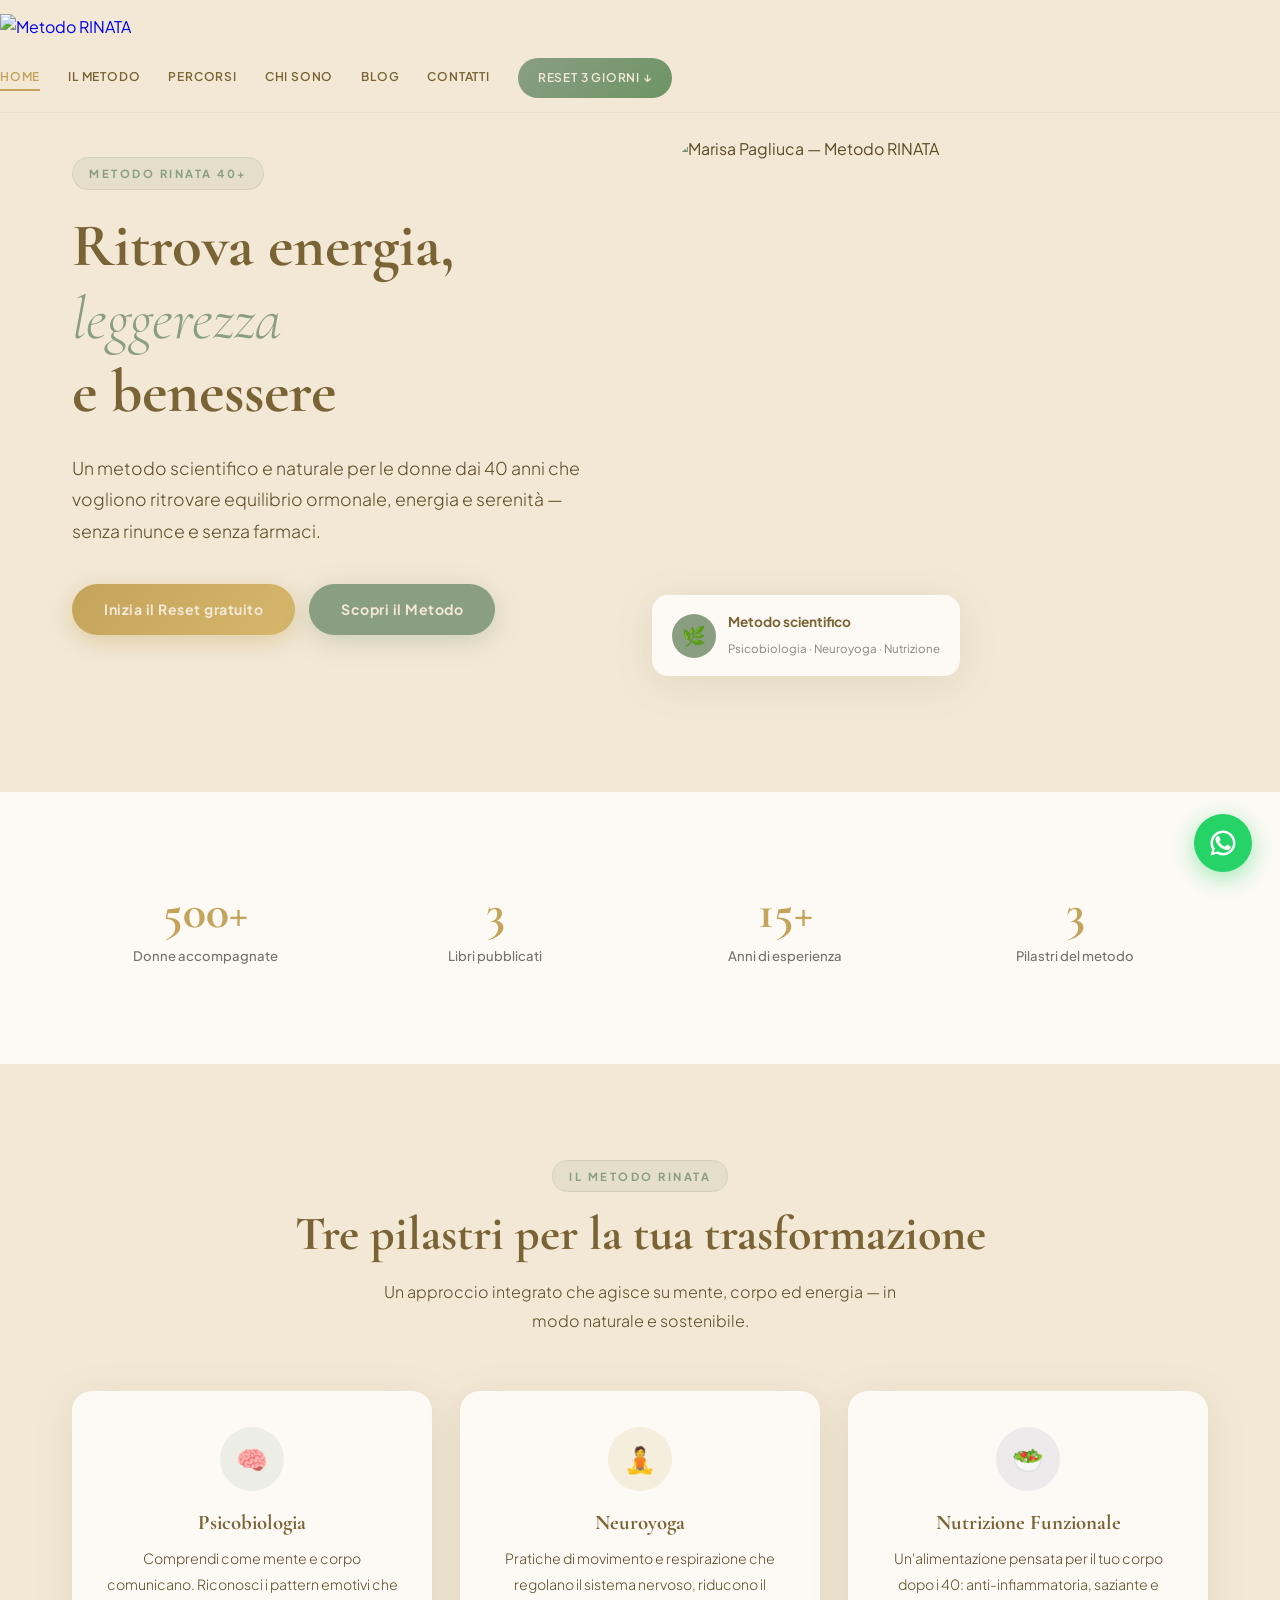
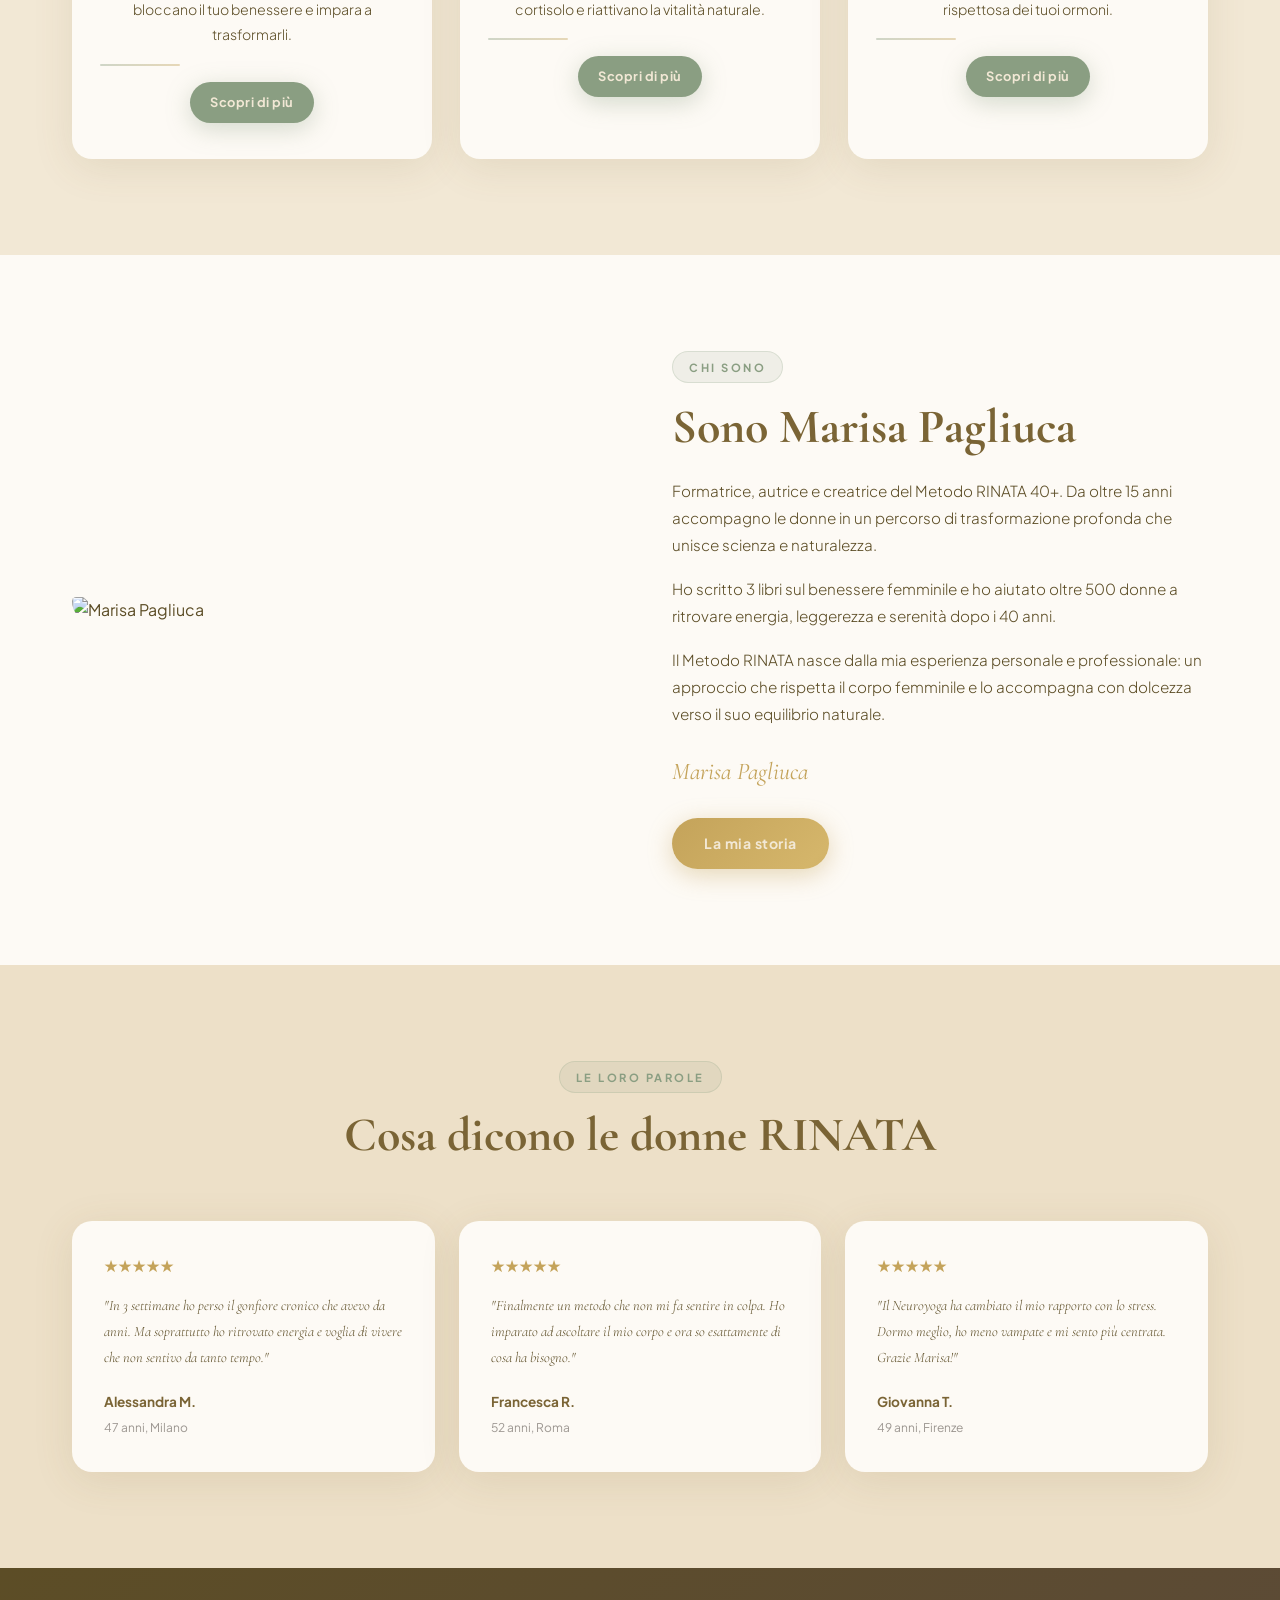
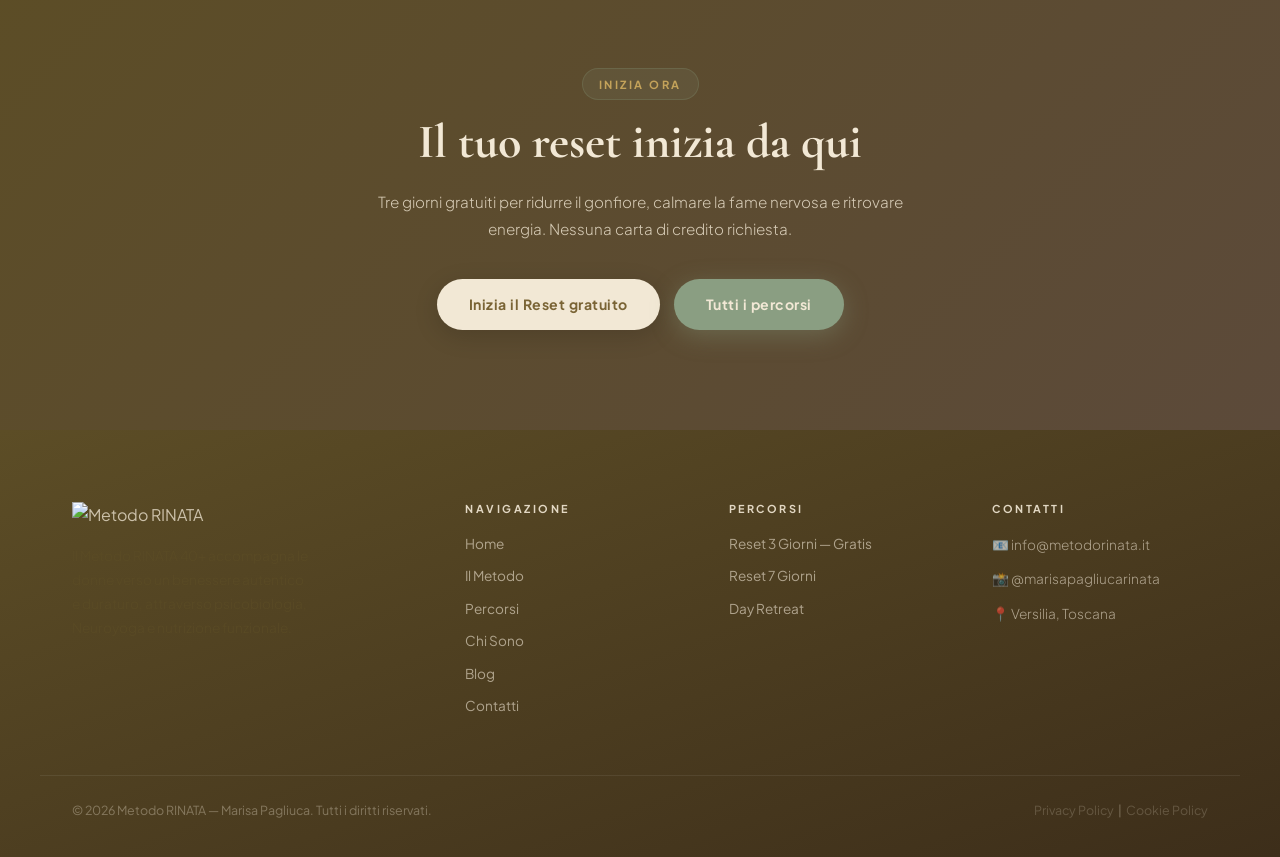
==== sito/index.html @ 22bbabf0 "Aggiunge sito completo Metodo RINATA 40+ 6 pagine HTML (index, il-metodo, percorsi, chi-sono, blog, " ====
<!DOCTYPE html>
<html lang="it">
<head>
  <meta charset="UTF-8">
  <meta name="viewport" content="width=device-width, initial-scale=1.0">
  <title>Metodo RINATA 40+ — Ritrova energia, leggerezza e benessere</title>
  <meta name="description" content="Il Metodo RINATA aiuta le donne dai 40 anni a ritrovare energia, leggerezza e equilibrio ormonale in modo naturale, attraverso psicobiologia, Neuroyoga e nutrizione funzionale.">
  <link rel="stylesheet" href="css/style.css">
  <style>
    /* HERO HOMEPAGE */
    .hero-home {
      min-height: 88vh;
      display: flex;
      align-items: center;
      background: var(--crema);
      padding: 80px 40px;
    }
    .hero-home .container { width: 100%; }
    .hero-home .hero-grid {
      display: grid;
      grid-template-columns: 1fr 1fr;
      gap: 64px;
      align-items: center;
    }
    .hero-home .hero-text .tag { margin-bottom: 20px; }
    .hero-home .hero-text h1 { margin-bottom: 24px; }
    .hero-home .hero-text .lead {
      font-size: 1.1rem;
      font-weight: 300;
      color: var(--testo);
      margin-bottom: 36px;
      line-height: 1.8;
    }
    .hero-home .hero-btns { justify-content: flex-start; }
    .hero-home .hero-img {
      position: relative;
    }
    .hero-home .hero-img .img-placeholder {
      min-height: 520px;
      border-radius: 40px 8px 40px 8px;
    }
    .hero-badge {
      position: absolute;
      bottom: -20px;
      left: -20px;
      background: var(--bianco);
      border-radius: 16px;
      padding: 16px 20px;
      box-shadow: var(--shadow);
      display: flex;
      align-items: center;
      gap: 12px;
    }
    .hero-badge .badge-icon {
      width: 44px;
      height: 44px;
      background: var(--verde);
      border-radius: 50%;
      display: flex;
      align-items: center;
      justify-content: center;
      font-size: 1.2rem;
    }
    .hero-badge .badge-text strong {
      display: block;
      font-size: 0.85rem;
      font-weight: 700;
      color: var(--testo-light);
    }
    .hero-badge .badge-text span {
      font-size: 0.72rem;
      color: rgba(61,53,48,0.6);
    }

    /* NUMERI */
    .numeri-grid {
      display: grid;
      grid-template-columns: repeat(4, 1fr);
      gap: 24px;
      text-align: center;
    }
    .numero-item .numero {
      font-family: 'Cormorant Garamond', serif;
      font-size: 3rem;
      font-weight: 700;
      color: var(--oro);
      line-height: 1;
      margin-bottom: 8px;
    }
    .numero-item p {
      font-size: 0.82rem;
      font-weight: 500;
      color: rgba(61,53,48,0.7);
    }

    /* PILASTRI */
    .pilastro-card {
      background: var(--bianco);
      border-radius: var(--radius);
      padding: 36px 28px;
      box-shadow: var(--shadow);
      text-align: center;
      transition: transform 0.2s;
    }
    .pilastro-card:hover { transform: translateY(-4px); }
    .pilastro-icon {
      width: 64px;
      height: 64px;
      border-radius: 50%;
      display: flex;
      align-items: center;
      justify-content: center;
      margin: 0 auto 20px;
      font-size: 1.6rem;
    }
    .pilastro-card h3 { font-size: 1.3rem; margin-bottom: 10px; }
    .pilastro-card p { font-size: 0.88rem; }

    /* MARISA SECTION */
    .marisa-section .grid-2 { gap: 64px; }
    .marisa-text .tag { margin-bottom: 16px; }
    .marisa-text h2 { margin-bottom: 20px; }
    .marisa-text p { margin-bottom: 16px; }
    .marisa-text .firma {
      font-family: 'Cormorant Garamond', serif;
      font-size: 1.5rem;
      font-style: italic;
      color: var(--oro);
      margin-top: 24px;
    }
    .marisa-img .img-placeholder { min-height: 480px; border-radius: 8px 40px 8px 40px; }

    /* TESTIMONIANZE */
    .testi-grid {
      display: grid;
      grid-template-columns: repeat(3, 1fr);
      gap: 24px;
    }
    .testi-card {
      background: var(--bianco);
      border-radius: var(--radius);
      padding: 32px;
      box-shadow: var(--shadow);
    }
    .testi-stars { color: var(--oro); font-size: 1rem; margin-bottom: 14px; }
    .testi-card blockquote {
      font-size: 0.9rem;
      font-weight: 300;
      line-height: 1.8;
      color: var(--testo);
      margin-bottom: 20px;
      font-style: italic;
    }
    .testi-autore strong {
      display: block;
      font-size: 0.85rem;
      font-weight: 700;
      color: var(--testo-light);
    }
    .testi-autore span { font-size: 0.75rem; color: rgba(61,53,48,0.5); }

    /* CTA FINALE */
    .cta-home {
      background: linear-gradient(135deg, var(--testo) 0%, #5c4a3a 100%);
      text-align: center;
      padding: 100px 40px;
    }
    .cta-home .tag { color: var(--oro); }
    .cta-home h2 { color: var(--oro-light); margin-bottom: 16px; }
    .cta-home p { color: rgba(242,232,213,0.8); max-width: 560px; margin: 0 auto 36px; }

    @media (max-width: 768px) {
      .hero-home { min-height: auto; padding: 60px 20px; }
      .hero-home .hero-grid { grid-template-columns: 1fr; gap: 40px; }
      .hero-home .hero-img { order: -1; }
      .hero-home .hero-img .img-placeholder { min-height: 300px; }
      .hero-badge { display: none; }
      .numeri-grid { grid-template-columns: repeat(2, 1fr); }
      .testi-grid { grid-template-columns: 1fr; }
      .cta-home { padding: 70px 20px; }
    }
  </style>

  <!-- Open Graph / Social Sharing -->
  <meta property="og:type" content="website">
  <meta property="og:url" content="https://www.metodorinata.it/">
  <meta property="og:title" content="Metodo RINATA | Benessere femminile per donne over 40">
  <meta property="og:description" content="Ritrova energia, leggerezza e benessere dopo i 40. Marisa Pagliuca ti guida con il Metodo RINATA.">
  <meta property="og:image" content="https://www.metodorinata.it/img/marisa-homepage.jpg">
  <meta property="og:locale" content="it_IT">
  <meta property="og:site_name" content="Metodo RINATA">
  <!-- Twitter Card -->
  <meta name="twitter:card" content="summary_large_image">
  <meta name="twitter:title" content="Metodo RINATA | Benessere femminile per donne over 40">
  <meta name="twitter:description" content="Ritrova energia, leggerezza e benessere dopo i 40. Marisa Pagliuca ti guida con il Metodo RINATA.">
  <meta name="twitter:image" content="https://www.metodorinata.it/img/marisa-homepage.jpg">
</head>
<body>

<!-- HEADER -->
<header class="site-header">
  <a href="index.html" class="site-logo">
    <img src="img/logo-rinata.png" alt="Metodo RINATA">
  </a>
  <nav class="site-nav">
    <a href="index.html" class="active">Home</a>
    <a href="il-metodo.html">Il Metodo</a>
    <a href="percorsi.html">Percorsi</a>
    <a href="chi-sono.html">Chi Sono</a>
    <a href="blog.html">Blog</a>
    <a href="contatti.html">Contatti</a>
    <a href="percorsi.html#reset" class="btn-nav">Reset 3 Giorni ↓</a>
  </nav>
  <button class="hamburger" aria-label="Menu">
    <span></span><span></span><span></span>
  </button>
</header>

<!-- MENU MOBILE -->
<nav class="mobile-menu">
  <a href="index.html">Home</a>
  <a href="il-metodo.html">Il Metodo</a>
  <a href="percorsi.html">Percorsi</a>
  <a href="chi-sono.html">Chi Sono</a>
  <a href="blog.html">Blog</a>
  <a href="contatti.html">Contatti</a>
  <a href="percorsi.html#reset" class="btn-nav-mobile">Reset 3 Giorni — Gratis</a>
</nav>

<!-- HERO -->
<section class="hero-home">
  <div class="container">
    <div class="hero-grid">
      <div class="hero-text">
        <span class="tag">Metodo RINATA 40+</span>
        <h1>Ritrova energia,<br><em>leggerezza</em><br>e benessere</h1>
        <p class="lead">Un metodo scientifico e naturale per le donne dai 40 anni che vogliono ritrovare equilibrio ormonale, energia e serenità — senza rinunce e senza farmaci.</p>
        <div class="hero-btns">
          <a href="percorsi.html#reset" class="btn btn-primary">Inizia il Reset gratuito</a>
          <a href="il-metodo.html" class="btn btn-secondary">Scopri il Metodo</a>
        </div>
      </div>
      <div class="hero-img">
        <img src="img/marisa-homepage.jpg" alt="Marisa Pagliuca — Metodo RINATA" style="width:100%;min-height:520px;object-fit:cover;border-radius:40px 8px 40px 8px;">
        <div class="hero-badge">
          <div class="badge-icon">🌿</div>
          <div class="badge-text">
            <strong>Metodo scientifico</strong>
            <span>Psicobiologia · Neuroyoga · Nutrizione</span>
          </div>
        </div>
      </div>
    </div>
  </div>
</section>

<!-- NUMERI -->
<section class="section section-white">
  <div class="container">
    <div class="numeri-grid">
      <div class="numero-item">
        <div class="numero">500+</div>
        <p>Donne accompagnate</p>
      </div>
      <div class="numero-item">
        <div class="numero">3</div>
        <p>Libri pubblicati</p>
      </div>
      <div class="numero-item">
        <div class="numero">15+</div>
        <p>Anni di esperienza</p>
      </div>
      <div class="numero-item">
        <div class="numero">3</div>
        <p>Pilastri del metodo</p>
      </div>
    </div>
  </div>
</section>

<!-- I 3 PILASTRI -->
<section class="section section-crema">
  <div class="container">
    <div class="section-header">
      <span class="tag">Il Metodo RINATA</span>
      <h2>Tre pilastri per la tua trasformazione</h2>
      <p>Un approccio integrato che agisce su mente, corpo ed energia — in modo naturale e sostenibile.</p>
    </div>
    <div class="grid-3">
      <div class="pilastro-card">
        <div class="pilastro-icon" style="background:rgba(138,158,130,0.15);">🧠</div>
        <h3>Psicobiologia</h3>
        <p>Comprendi come mente e corpo comunicano. Riconosci i pattern emotivi che bloccano il tuo benessere e impara a trasformarli.</p>
        <div class="divider" style="margin:16px 0;"></div>
        <a href="il-metodo.html" class="btn btn-secondary" style="font-size:0.8rem;padding:10px 20px;">Scopri di più</a>
      </div>
      <div class="pilastro-card">
        <div class="pilastro-icon" style="background:rgba(184,145,42,0.12);">🧘</div>
        <h3>Neuroyoga</h3>
        <p>Pratiche di movimento e respirazione che regolano il sistema nervoso, riducono il cortisolo e riattivano la vitalità naturale.</p>
        <div class="divider" style="margin:16px 0;"></div>
        <a href="il-metodo.html" class="btn btn-secondary" style="font-size:0.8rem;padding:10px 20px;">Scopri di più</a>
      </div>
      <div class="pilastro-card">
        <div class="pilastro-icon" style="background:rgba(155,139,176,0.15);">🥗</div>
        <h3>Nutrizione Funzionale</h3>
        <p>Un'alimentazione pensata per il tuo corpo dopo i 40: anti-infiammatoria, saziante e rispettosa dei tuoi ormoni.</p>
        <div class="divider" style="margin:16px 0;"></div>
        <a href="il-metodo.html" class="btn btn-secondary" style="font-size:0.8rem;padding:10px 20px;">Scopri di più</a>
      </div>
    </div>
  </div>
</section>

<!-- CHI È MARISA -->
<section class="section section-white marisa-section">
  <div class="container">
    <div class="grid-2">
      <div class="marisa-img">
        <img src="img/marisa-homepage1.jpg" alt="Marisa Pagliuca" style="width:100%;object-fit:cover;border-radius:8px 40px 8px 40px;">
      </div>
      <div class="marisa-text">
        <span class="tag">Chi sono</span>
        <h2>Sono Marisa Pagliuca</h2>
        <p>Formatrice, autrice e creatrice del Metodo RINATA 40+. Da oltre 15 anni accompagno le donne in un percorso di trasformazione profonda che unisce scienza e naturalezza.</p>
        <p>Ho scritto 3 libri sul benessere femminile e ho aiutato oltre 500 donne a ritrovare energia, leggerezza e serenità dopo i 40 anni.</p>
        <p>Il Metodo RINATA nasce dalla mia esperienza personale e professionale: un approccio che rispetta il corpo femminile e lo accompagna con dolcezza verso il suo equilibrio naturale.</p>
        <div class="firma">Marisa Pagliuca</div>
        <br>
        <a href="chi-sono.html" class="btn btn-primary">La mia storia</a>
      </div>
    </div>
  </div>
</section>

<!-- TESTIMONIANZE -->
<section class="section section-oro">
  <div class="container">
    <div class="section-header">
      <span class="tag">Le loro parole</span>
      <h2>Cosa dicono le donne RINATA</h2>
    </div>
    <div class="testi-grid">
      <div class="testi-card">
        <div class="testi-stars">★★★★★</div>
        <blockquote>"In 3 settimane ho perso il gonfiore cronico che avevo da anni. Ma soprattutto ho ritrovato energia e voglia di vivere che non sentivo da tanto tempo."</blockquote>
        <div class="testi-autore">
          <strong>Alessandra M.</strong>
          <span>47 anni, Milano</span>
        </div>
      </div>
      <div class="testi-card">
        <div class="testi-stars">★★★★★</div>
        <blockquote>"Finalmente un metodo che non mi fa sentire in colpa. Ho imparato ad ascoltare il mio corpo e ora so esattamente di cosa ha bisogno."</blockquote>
        <div class="testi-autore">
          <strong>Francesca R.</strong>
          <span>52 anni, Roma</span>
        </div>
      </div>
      <div class="testi-card">
        <div class="testi-stars">★★★★★</div>
        <blockquote>"Il Neuroyoga ha cambiato il mio rapporto con lo stress. Dormo meglio, ho meno vampate e mi sento più centrata. Grazie Marisa!"</blockquote>
        <div class="testi-autore">
          <strong>Giovanna T.</strong>
          <span>49 anni, Firenze</span>
        </div>
      </div>
    </div>
  </div>
</section>

<!-- CTA FINALE -->
<section class="cta-home">
  <div class="container-sm">
    <span class="tag">Inizia ora</span>
    <h2>Il tuo reset inizia da qui</h2>
    <p>Tre giorni gratuiti per ridurre il gonfiore, calmare la fame nervosa e ritrovare energia. Nessuna carta di credito richiesta.</p>
    <div class="hero-btns" style="justify-content:center;">
      <a href="https://mentecorpoenergia.it/rinata-reset-3-giorni/" target="_blank" class="btn btn-white">Inizia il Reset gratuito</a>
      <a href="percorsi.html" class="btn btn-secondary" style="color:var(--oro-light);border-color:var(--oro-light);">Tutti i percorsi</a>
    </div>
  </div>
</section>

<!-- FOOTER -->
<footer class="site-footer">
  <div class="footer-inner">
    <div class="footer-brand">
      <img src="img/logo-rinata.png" alt="Metodo RINATA" class="footer-logo">
      <p>Il Metodo RINATA 40+ accompagna le donne verso un benessere autentico e duraturo, attraverso psicobiologia, Neuroyoga e nutrizione funzionale.</p>
    </div>
    <div class="footer-col">
      <h4>Navigazione</h4>
      <a href="index.html">Home</a>
      <a href="il-metodo.html">Il Metodo</a>
      <a href="percorsi.html">Percorsi</a>
      <a href="chi-sono.html">Chi Sono</a>
      <a href="blog.html">Blog</a>
      <a href="contatti.html">Contatti</a>
    </div>
    <div class="footer-col">
      <h4>Percorsi</h4>
      <a href="percorsi.html#reset">Reset 3 Giorni — Gratis</a>
      <a href="percorsi.html#reset7">Reset 7 Giorni</a>
      <a href="percorsi.html#retreat">Day Retreat</a>
    </div>
    <div class="footer-col">
      <h4>Contatti</h4>
      <p>📧 <a href="mailto:info@metodorinata.it">info@metodorinata.it</a></p>
      <p>📸 <a href="https://www.instagram.com/marisapagliucarinata" target="_blank">@marisapagliucarinata</a></p>
      <p>📍 Versilia, Toscana</p>
    </div>
  </div>
  <div class="footer-bottom">
    <span>© 2026 Metodo RINATA — Marisa Pagliuca. Tutti i diritti riservati.</span>
    <span>
      <a href="privacy.html">Privacy Policy</a> &nbsp;|&nbsp;
      <a href="cookie.html">Cookie Policy</a>
    </span>
  </div>
</footer>

<script src="js/main.js"></script>

  <!-- WhatsApp Float Button -->
  <a href="https://wa.me/39INSERISCI_NUMERO?text=Ciao%20Marisa%2C%20ho%20visitato%20il%20tuo%20sito%20e%20vorrei%20saperne%20di%20pi%C3%B9%20sul%20Metodo%20RINATA." class="whatsapp-float" target="_blank" rel="noopener noreferrer" aria-label="Scrivimi su WhatsApp">
    <svg viewBox="0 0 24 24" xmlns="http://www.w3.org/2000/svg">
      <path d="M17.472 14.382c-.297-.149-1.758-.867-2.03-.967-.273-.099-.471-.148-.67.15-.197.297-.767.966-.94 1.164-.173.199-.347.223-.644.075-.297-.15-1.255-.463-2.39-1.475-.883-.788-1.48-1.761-1.653-2.059-.173-.297-.018-.458.13-.606.134-.133.298-.347.446-.52.149-.174.198-.298.298-.497.099-.198.05-.371-.025-.52-.075-.149-.669-1.612-.916-2.207-.242-.579-.487-.5-.669-.51-.173-.008-.371-.01-.57-.01-.198 0-.52.074-.792.372-.272.297-1.04 1.016-1.04 2.479 0 1.462 1.065 2.875 1.213 3.074.149.198 2.096 3.2 5.077 4.487.709.306 1.262.489 1.694.625.712.227 1.36.195 1.871.118.571-.085 1.758-.719 2.006-1.413.248-.694.248-1.289.173-1.413-.074-.124-.272-.198-.57-.347z"/>
      <path d="M11.999 2C6.477 2 2 6.477 2 12c0 1.89.525 3.66 1.438 5.168L2.013 22l4.975-1.302A9.956 9.956 0 0011.999 22c5.523 0 10-4.477 10-10S17.522 2 11.999 2zm0 18a7.946 7.946 0 01-4.05-1.107l-.29-.173-3.012.789.804-2.936-.19-.302A7.952 7.952 0 014 12c0-4.411 3.589-8 8-8s8 3.589 8 8-3.589 8-8 8z"/>
    </svg>
  </a>
</body>
</html>
---- sito/css/style.css ----
/* ============================================================
   METODO RINATA 40+ — Sistema Design Completo
   Versione: 2.0 WOW Edition
   ============================================================ */

/* ---- GOOGLE FONTS ---- */
@import url('https://fonts.googleapis.com/css2?family=Cormorant+Garamond:ital,wght@0,300;0,400;0,600;0,700;1,300;1,400;1,600&family=Plus+Jakarta+Sans:wght@300;400;500;600;700&display=swap');

/* ---- CSS CUSTOM PROPERTIES ---- */
:root {
  /* Palette principale */
  --crema:        #F2E8D5;
  --crema-alt:    #EDE0C8;
  --bianco:       #FDFAF5;
  --testo:        #5C4D26;
  --testo-light:  #7A6435;
  --oro:          #C4A35A;
  --oro-light:    #F2E8D5;
  --oro-luminoso: #D4B56A;
  --verde:        #8A9E82;
  --verde-scuro:  #6D9465;
  --viola:        #9B8BB0;
  --viola-scuro:  #8A79A0;

  /* Layout */
  --max-width:    1200px;
  --radius:       20px;
  --radius-lg:    32px;

  /* Shadows */
  --shadow:       0 8px 40px rgba(122,100,53,0.12);
  --shadow-lg:    0 24px 64px rgba(122,100,53,0.16);
  --shadow-hover: 0 20px 56px rgba(122,100,53,0.20);

  /* Transitions */
  --ease:         cubic-bezier(0.22, 1, 0.36, 1);
  --dur:          0.35s;
}

/* ============================================================
   RESET & BASE
   ============================================================ */
*, *::before, *::after {
  margin: 0; padding: 0; box-sizing: border-box;
}

html {
  scroll-behavior: smooth;
  font-size: 16px;
}

body {
  font-family: 'Plus Jakarta Sans', sans-serif;
  background-color: var(--crema);
  color: var(--testo);
  line-height: 1.65;
  overflow-x: hidden;
  -webkit-font-smoothing: antialiased;
}

img { max-width: 100%; height: auto; display: block; }

a { text-decoration: none; transition: color var(--dur) ease; }

ul, ol { list-style: none; }

h1, h2, h3, h4, h5 {
  font-family: 'Cormorant Garamond', serif;
  color: var(--testo-light);
  line-height: 1.2;
  font-weight: 700;
}

h1 { font-size: clamp(2.4rem, 5vw, 3.8rem); }
h2 { font-size: clamp(1.9rem, 4vw, 3rem); }
h3 { font-size: clamp(1.4rem, 3vw, 1.9rem); }
h4 { font-size: 1.1rem; }

h1 em, h2 em, h3 em {
  font-style: italic; font-weight: 300; color: var(--verde);
}

p { font-size: 0.95rem; font-weight: 300; line-height: 1.8; color: var(--testo); }

/* ============================================================
   PROGRESS BAR
   ============================================================ */
#progress-bar {
  position: fixed; top: 0; left: 0; height: 3px; z-index: 9999; width: 0%;
  background: linear-gradient(90deg, var(--verde), var(--oro), var(--viola));
  transition: width 0.1s linear;
  pointer-events: none;
}

/* ============================================================
   LAYOUT UTILS
   ============================================================ */
.container {
  max-width: var(--max-width); margin: 0 auto; padding: 0 32px;
  width: 100%;
}

.container-sm {
  max-width: 760px; margin: 0 auto; padding: 0 32px;
  width: 100%;
}

.grid-2 {
  display: grid; grid-template-columns: 1fr 1fr; gap: 56px;
  align-items: center;
}

.grid-3 {
  display: grid; grid-template-columns: repeat(3, 1fr); gap: 28px;
}

.section {
  padding: 96px 0;
}

.section-white  { background-color: var(--bianco); }
.section-crema  { background-color: var(--crema); }
.section-oro    { background-color: var(--crema-alt); }
.section-testo  { background: linear-gradient(160deg, var(--testo) 0%, #4a3d1e 100%); }
.section-verde  { background: linear-gradient(160deg, var(--verde) 0%, var(--verde-scuro) 100%); }
.section-viola  { background: linear-gradient(160deg, var(--viola) 0%, var(--viola-scuro) 100%); }

.section-header {
  text-align: center; margin-bottom: 56px;
}
.section-header h2 { margin-bottom: 14px; }
.section-header p { font-size: 1rem; max-width: 560px; margin: 0 auto; }

/* ============================================================
   DIVIDER
   ============================================================ */
.divider {
  width: 80px; height: 2px; margin: 0 auto;
  background: linear-gradient(90deg, var(--verde), var(--oro));
  border-radius: 2px; opacity: 0.4;
}

/* Wave divider */
.wave {
  line-height: 0; overflow: hidden;
}
.wave svg { display: block; width: 100%; }

/* ============================================================
   ANIMATIONS
   ============================================================ */
@keyframes fadeUp {
  from { opacity: 0; transform: translateY(36px); }
  to   { opacity: 1; transform: translateY(0); }
}

@keyframes fadeIn {
  from { opacity: 0; }
  to   { opacity: 1; }
}

@keyframes floatUp {
  0%, 100% { transform: translateY(0); }
  50%       { transform: translateY(-12px); }
}

@keyframes rotateOrbit {
  from { transform: rotate(0deg); }
  to   { transform: rotate(360deg); }
}

@keyframes pulseGlow {
  0%, 100% { box-shadow: 0 0 0 0 rgba(196,163,90,0.4); }
  50%       { box-shadow: 0 0 0 14px rgba(196,163,90,0); }
}

@keyframes shimmerGold {
  0%   { background-position: -200% center; }
  100% { background-position:  200% center; }
}

@keyframes countUp {
  from { opacity: 0; transform: translateY(20px); }
  to   { opacity: 1; transform: translateY(0); }
}

/* Scroll reveal */
.reveal {
  opacity: 0;
  transform: translateY(44px);
  transition: opacity 0.8s var(--ease), transform 0.8s var(--ease);
}
.reveal.visible { opacity: 1; transform: translateY(0); }

.reveal-left {
  opacity: 0; transform: translateX(-56px);
  transition: opacity 0.8s var(--ease), transform 0.8s var(--ease);
}
.reveal-right {
  opacity: 0; transform: translateX(56px);
  transition: opacity 0.8s var(--ease), transform 0.8s var(--ease);
}
.reveal-left.visible, .reveal-right.visible { opacity: 1; transform: translateX(0); }

.reveal-scale {
  opacity: 0; transform: scale(0.92);
  transition: opacity 0.7s var(--ease), transform 0.7s var(--ease);
}
.reveal-scale.visible { opacity: 1; transform: scale(1); }

.stagger-1 { transition-delay: 0.08s; }
.stagger-2 { transition-delay: 0.16s; }
.stagger-3 { transition-delay: 0.24s; }
.stagger-4 { transition-delay: 0.32s; }
.stagger-5 { transition-delay: 0.40s; }

/* ============================================================
   TAG / BADGE
   ============================================================ */
.tag {
  display: inline-block;
  font-size: 0.7rem; font-weight: 700;
  letter-spacing: 2.5px; text-transform: uppercase;
  color: var(--verde); margin-bottom: 14px;
  background: rgba(138,158,130,0.12);
  border: 1px solid rgba(138,158,130,0.22);
  padding: 6px 16px; border-radius: 20px;
}

/* ============================================================
   BUTTONS
   ============================================================ */
.btn {
  display: inline-flex; align-items: center; justify-content: center;
  padding: 14px 32px; border-radius: 50px;
  font-family: 'Plus Jakarta Sans', sans-serif;
  font-weight: 700; font-size: 0.88rem; letter-spacing: 0.5px;
  border: none; cursor: pointer;
  text-decoration: none; transition: all var(--dur) var(--ease);
  position: relative; overflow: hidden;
  white-space: nowrap;
}

.btn::after {
  content: ''; position: absolute; inset: 0;
  background: rgba(255,255,255,0);
  transition: background 0.3s;
}
.btn:hover::after { background: rgba(255,255,255,0.12); }

.btn-primary {
  background: linear-gradient(135deg, var(--oro) 0%, var(--oro-luminoso) 50%, var(--oro) 100%);
  background-size: 200% auto;
  color: var(--crema);
  box-shadow: 0 6px 24px rgba(196,163,90,0.4);
  animation: pulseGlow 3s ease-in-out infinite;
}
.btn-primary:hover {
  background-position: right center;
  transform: translateY(-3px);
  box-shadow: 0 12px 36px rgba(196,163,90,0.5);
  color: var(--crema);
  animation: none;
}

.btn-secondary {
  background: var(--verde);
  color: var(--crema);
  box-shadow: 0 6px 24px rgba(138,158,130,0.35);
}
.btn-secondary:hover {
  background: var(--verde-scuro);
  transform: translateY(-3px);
  box-shadow: 0 12px 36px rgba(138,158,130,0.45);
  color: var(--crema);
}

.btn-white {
  background: var(--crema);
  color: var(--testo-light);
  box-shadow: 0 6px 24px rgba(0,0,0,0.15);
}
.btn-white:hover { background: white; transform: translateY(-3px); color: var(--testo-light); }

.btn-outline {
  background: transparent;
  border: 2px solid rgba(122,100,53,0.3);
  color: var(--testo-light);
}
.btn-outline:hover { border-color: var(--testo-light); background: rgba(122,100,53,0.05); transform: translateY(-2px); color: var(--testo-light); }

.btn-viola {
  background: var(--viola);
  color: white;
  box-shadow: 0 6px 24px rgba(155,139,176,0.35);
}
.btn-viola:hover { background: var(--viola-scuro); transform: translateY(-3px); color: white; }

.hero-btns {
  display: flex; gap: 14px; flex-wrap: wrap; align-items: center;
}

/* ============================================================
   HEADER / NAVIGATION
   ============================================================ */
.site-header {
  position: fixed; top: 0; left: 0; right: 0;
  z-index: 1000;
  background: rgba(242,232,213,0.94);
  backdrop-filter: blur(16px); -webkit-backdrop-filter: blur(16px);
  border-bottom: 1px solid rgba(122,100,53,0.08);
  padding: 14px 0;
  transition: box-shadow 0.3s ease, background 0.3s ease, padding 0.3s ease;
}

.site-header.scrolled {
  box-shadow: 0 4px 28px rgba(122,100,53,0.12);
  background: rgba(242,232,213,0.98);
  padding: 10px 0;
}

.site-header .container {
  display: flex; justify-content: space-between; align-items: center;
}

/* Logo — immagine o testo di fallback */
.site-logo {
  display: flex; align-items: center;
  text-decoration: none;
}
.site-logo img {
  height: 44px; width: auto;
  transition: transform 0.3s ease;
}
.site-logo:hover img { transform: scale(1.04); }

/* Fallback testuale se img non carica */
.site-logo .logo-fallback {
  font-family: 'Cormorant Garamond', serif;
  font-size: 1.8rem; font-weight: 700; color: var(--testo-light);
  letter-spacing: 5px; text-transform: uppercase;
  display: none; /* mostra solo se img fallisce */
}

/* Nav desktop */
.site-nav {
  display: flex; align-items: center; gap: 28px;
}

.site-nav a {
  color: var(--testo-light);
  font-size: 0.75rem; font-weight: 600;
  text-transform: uppercase; letter-spacing: 0.8px;
  position: relative;
  padding-bottom: 2px;
}
.site-nav a::after {
  content: ''; position: absolute; bottom: -2px; left: 0; right: 0;
  height: 1.5px; background: var(--oro);
  transform: scaleX(0); transition: transform 0.3s ease;
  transform-origin: left;
}
.site-nav a:hover::after, .site-nav a.active::after { transform: scaleX(1); }
.site-nav a:hover, .site-nav a.active { color: var(--oro); }

.btn-nav {
  background: linear-gradient(135deg, var(--verde), var(--verde-scuro)) !important;
  color: var(--crema) !important;
  padding: 10px 20px !important; border-radius: 30px !important;
  font-size: 0.75rem !important;
  transition: all 0.3s ease !important;
}
.btn-nav::after { display: none !important; }
.btn-nav:hover { transform: translateY(-2px) !important; box-shadow: 0 6px 20px rgba(138,158,130,0.4) !important; color: var(--crema) !important; }

/* Hamburger */
.hamburger {
  display: none; background: none; border: none;
  cursor: pointer; padding: 6px; z-index: 1001; position: relative;
}
.hamburger span {
  display: block; width: 24px; height: 2px;
  background: var(--testo-light); margin: 5px 0;
  transition: all 0.3s ease;
}
.hamburger.open span:nth-child(1) { transform: rotate(45deg) translate(5px,5px); }
.hamburger.open span:nth-child(2) { opacity: 0; width: 0; }
.hamburger.open span:nth-child(3) { transform: rotate(-45deg) translate(5px,-5px); }

/* Mobile menu */
.mobile-menu {
  display: none;
  position: fixed; inset: 0;
  background: rgba(242,232,213,0.98);
  backdrop-filter: blur(24px); -webkit-backdrop-filter: blur(24px);
  z-index: 999; padding-top: 100px;
  flex-direction: column; align-items: center;
  gap: 28px; justify-content: center;
  transition: opacity 0.3s ease, transform 0.3s ease;
  opacity: 0; transform: translateY(-10px);
  pointer-events: none;
}
.mobile-menu.open {
  display: flex; opacity: 1; transform: translateY(0);
  pointer-events: all;
}
.mobile-menu a {
  font-size: 1.2rem; font-weight: 600; color: var(--testo-light);
  letter-spacing: 1px; text-transform: uppercase;
  padding: 6px 0; transition: color 0.2s;
}
.mobile-menu a:hover { color: var(--oro); }
.btn-nav-mobile {
  background: linear-gradient(135deg, var(--verde), var(--verde-scuro));
  color: var(--crema) !important; padding: 14px 32px !important;
  border-radius: 50px; font-size: 0.9rem !important;
  margin-top: 8px;
}

/* ============================================================
   HERO STANDARD (pagine interne)
   ============================================================ */
.hero {
  padding: 160px 0 88px; text-align: center; position: relative;
  overflow: hidden;
  background: linear-gradient(160deg, var(--crema-alt) 0%, var(--crema) 100%);
}

.hero::before {
  content: '';
  position: absolute; top: -100px; left: 50%; transform: translateX(-50%);
  width: 800px; height: 800px; border-radius: 50%;
  background: radial-gradient(circle, rgba(155,139,176,0.1) 0%, transparent 70%);
  pointer-events: none;
}

.hero .tag { margin-bottom: 20px; }

.hero h1 { margin-bottom: 20px; position: relative; z-index: 1; }
.hero .lead {
  font-size: 1.05rem; font-weight: 300; color: var(--testo);
  max-width: 600px; margin: 0 auto 36px;
  position: relative; z-index: 1; line-height: 1.8;
}
.hero .hero-btns { justify-content: center; }

/* ============================================================
   PLACEHOLDER IMMAGINE
   ============================================================ */
.img-placeholder {
  background: linear-gradient(135deg, var(--crema-alt) 0%, rgba(196,163,90,0.15) 50%, rgba(155,139,176,0.2) 100%);
  border-radius: var(--radius);
  display: flex; flex-direction: column;
  align-items: center; justify-content: center;
  min-height: 320px; gap: 10px;
  border: 1px solid rgba(122,100,53,0.1);
  color: rgba(122,100,53,0.35);
  font-size: 0.72rem; font-weight: 600; text-transform: uppercase; letter-spacing: 1px;
  position: relative; overflow: hidden;
}
.img-placeholder::before {
  content: ''; position: absolute; inset: 0;
  background: linear-gradient(45deg, transparent 40%, rgba(255,255,255,0.1) 50%, transparent 60%);
  background-size: 200% 200%;
  animation: shimmerGold 3s ease-in-out infinite;
}
.img-placeholder .ph-icon { font-size: 3rem; opacity: 0.3; }

/* ============================================================
   CARD BASE
   ============================================================ */
.card {
  background: var(--bianco);
  border-radius: var(--radius-lg);
  box-shadow: var(--shadow);
  transition: transform var(--dur) var(--ease), box-shadow var(--dur) var(--ease);
  overflow: hidden;
}
.card:hover { transform: translateY(-8px); box-shadow: var(--shadow-hover); }

/* ============================================================
   FOOTER
   ============================================================ */
.site-footer {
  background: linear-gradient(160deg, var(--testo) 0%, #3d2e1a 100%);
  color: rgba(242,232,213,0.75); padding: 72px 0 36px;
}

.footer-inner {
  max-width: var(--max-width); margin: 0 auto; padding: 0 32px;
  display: grid; grid-template-columns: 1.6fr repeat(3, 1fr); gap: 48px;
  margin-bottom: 48px;
}

.footer-brand { }
.footer-logo { max-height: 50px; width: auto; margin-bottom: 16px; }
.footer-brand p { font-size: 0.85rem; line-height: 1.75; opacity: 0.7; max-width: 240px; }

.footer-social { display: flex; gap: 12px; margin-top: 20px; }
.footer-social a {
  width: 38px; height: 38px; border-radius: 50%;
  background: rgba(255,255,255,0.08); border: 1px solid rgba(255,255,255,0.12);
  display: flex; align-items: center; justify-content: center;
  font-size: 0.85rem; transition: all 0.3s ease; text-decoration: none;
  color: rgba(242,232,213,0.7);
}
.footer-social a:hover { background: rgba(255,255,255,0.18); color: white; transform: translateY(-2px); }

.footer-col h4 {
  font-family: 'Plus Jakarta Sans', sans-serif;
  font-size: 0.68rem; font-weight: 700; letter-spacing: 2.5px;
  text-transform: uppercase; color: var(--crema);
  margin-bottom: 18px; opacity: 0.9;
}
.footer-col a {
  display: block; color: rgba(242,232,213,0.6);
  font-size: 0.85rem; margin-bottom: 10px;
  transition: color 0.2s; text-decoration: none;
}
.footer-col a:hover { color: var(--oro); }
.footer-col p { color: rgba(242,232,213,0.6); font-size: 0.85rem; margin-bottom: 10px; }
.footer-col p a { display: inline; margin-bottom: 0; }

.footer-bottom {
  max-width: var(--max-width); margin: 0 auto; padding: 24px 32px 0;
  border-top: 1px solid rgba(255,255,255,0.07);
  display: flex; justify-content: space-between; align-items: center;
  flex-wrap: wrap; gap: 12px;
}
.footer-bottom span { font-size: 0.78rem; opacity: 0.45; }
.footer-bottom a { color: rgba(242,232,213,0.45); font-size: 0.78rem; transition: color 0.2s; }
.footer-bottom a:hover { color: var(--oro); }

/* ============================================================
   WHATSAPP FLOAT
   ============================================================ */
.whatsapp-float {
  position: fixed; bottom: 28px; right: 28px; z-index: 990;
  width: 58px; height: 58px; border-radius: 50%;
  background: #25D366;
  display: flex; align-items: center; justify-content: center;
  box-shadow: 0 6px 24px rgba(37,211,102,0.45);
  transition: all 0.3s var(--ease);
  animation: pulseGlow 3s ease-in-out infinite;
}
.whatsapp-float:hover {
  transform: scale(1.1) translateY(-3px);
  box-shadow: 0 12px 40px rgba(37,211,102,0.55);
  animation: none;
}
.whatsapp-float svg {
  width: 30px; height: 30px; fill: white;
}

/* ============================================================
   BEAUTIFUL SECTION EFFECTS
   ============================================================ */

/* Gradient mesh backgrounds */
.mesh-bg-1 {
  background:
    radial-gradient(ellipse at 20% 50%, rgba(138,158,130,0.12) 0%, transparent 50%),
    radial-gradient(ellipse at 80% 20%, rgba(155,139,176,0.1) 0%, transparent 45%),
    var(--crema);
}
.mesh-bg-2 {
  background:
    radial-gradient(ellipse at 80% 80%, rgba(196,163,90,0.1) 0%, transparent 50%),
    radial-gradient(ellipse at 20% 20%, rgba(155,139,176,0.08) 0%, transparent 45%),
    var(--bianco);
}

/* Glassmorphism card */
.glass-card {
  background: rgba(253,250,245,0.7);
  backdrop-filter: blur(16px); -webkit-backdrop-filter: blur(16px);
  border: 1px solid rgba(122,100,53,0.1);
  border-radius: var(--radius-lg);
}

/* ============================================================
   SPECIFIC COMPONENT STYLES
   ============================================================ */

/* Sezione numeri / stats */
.stat-number {
  font-family: 'Cormorant Garamond', serif;
  font-size: clamp(2.5rem, 5vw, 4rem);
  font-weight: 700; color: var(--oro); line-height: 1;
  display: block;
}
.stat-label { font-size: 0.8rem; font-weight: 500; opacity: 0.65; margin-top: 6px; }

/* Testimonial generico */
blockquote {
  font-family: 'Cormorant Garamond', serif;
  font-size: 1.1rem; font-style: italic;
  color: var(--testo-light); line-height: 1.6;
}

/* Form inputs */
.form-group { margin-bottom: 20px; }
.form-group label {
  display: block; font-size: 0.78rem; font-weight: 600;
  color: var(--testo-light); margin-bottom: 8px; letter-spacing: 0.3px;
}
.form-control {
  width: 100%; padding: 14px 18px;
  border: 1.5px solid rgba(122,100,53,0.18); border-radius: 12px;
  font-size: 0.9rem; font-family: 'Plus Jakarta Sans', sans-serif;
  background: rgba(253,250,245,0.8); color: var(--testo-light);
  outline: none; transition: border-color 0.3s, box-shadow 0.3s;
}
.form-control::placeholder { color: rgba(122,100,53,0.35); }
.form-control:focus {
  border-color: var(--oro);
  box-shadow: 0 0 0 3px rgba(196,163,90,0.12);
}
textarea.form-control { resize: vertical; min-height: 130px; }
select.form-control { cursor: pointer; }

/* ============================================================
   RESPONSIVE
   ============================================================ */
@media (max-width: 1100px) {
  .footer-inner { grid-template-columns: 1fr 1fr; }
}

@media (max-width: 1024px) {
  .grid-3 { grid-template-columns: repeat(2, 1fr); }
  .site-nav { gap: 20px; }
}

@media (max-width: 768px) {
  .container, .container-sm { padding: 0 20px; }

  .section { padding: 64px 0; }

  .grid-2 { grid-template-columns: 1fr; gap: 36px; }
  .grid-3 { grid-template-columns: 1fr; }

  .site-nav { display: none; }
  .hamburger { display: block; }

  .hero { padding: 120px 0 64px; }

  .footer-inner { grid-template-columns: 1fr; gap: 32px; padding: 0 20px; }
  .footer-bottom { flex-direction: column; text-align: center; padding: 20px 20px 0; }
}

@media (max-width: 480px) {
  h1 { font-size: 2rem; }
  h2 { font-size: 1.65rem; }
  .hero-btns { flex-direction: column; }
  .btn { width: 100%; justify-content: center; }
  .hero-btns .btn { width: auto; }
}

/* ============================================================
   PRINT
   ============================================================ */
@media print {
  .site-header, .whatsapp-float, #progress-bar { display: none; }
  body { font-size: 12pt; }
}
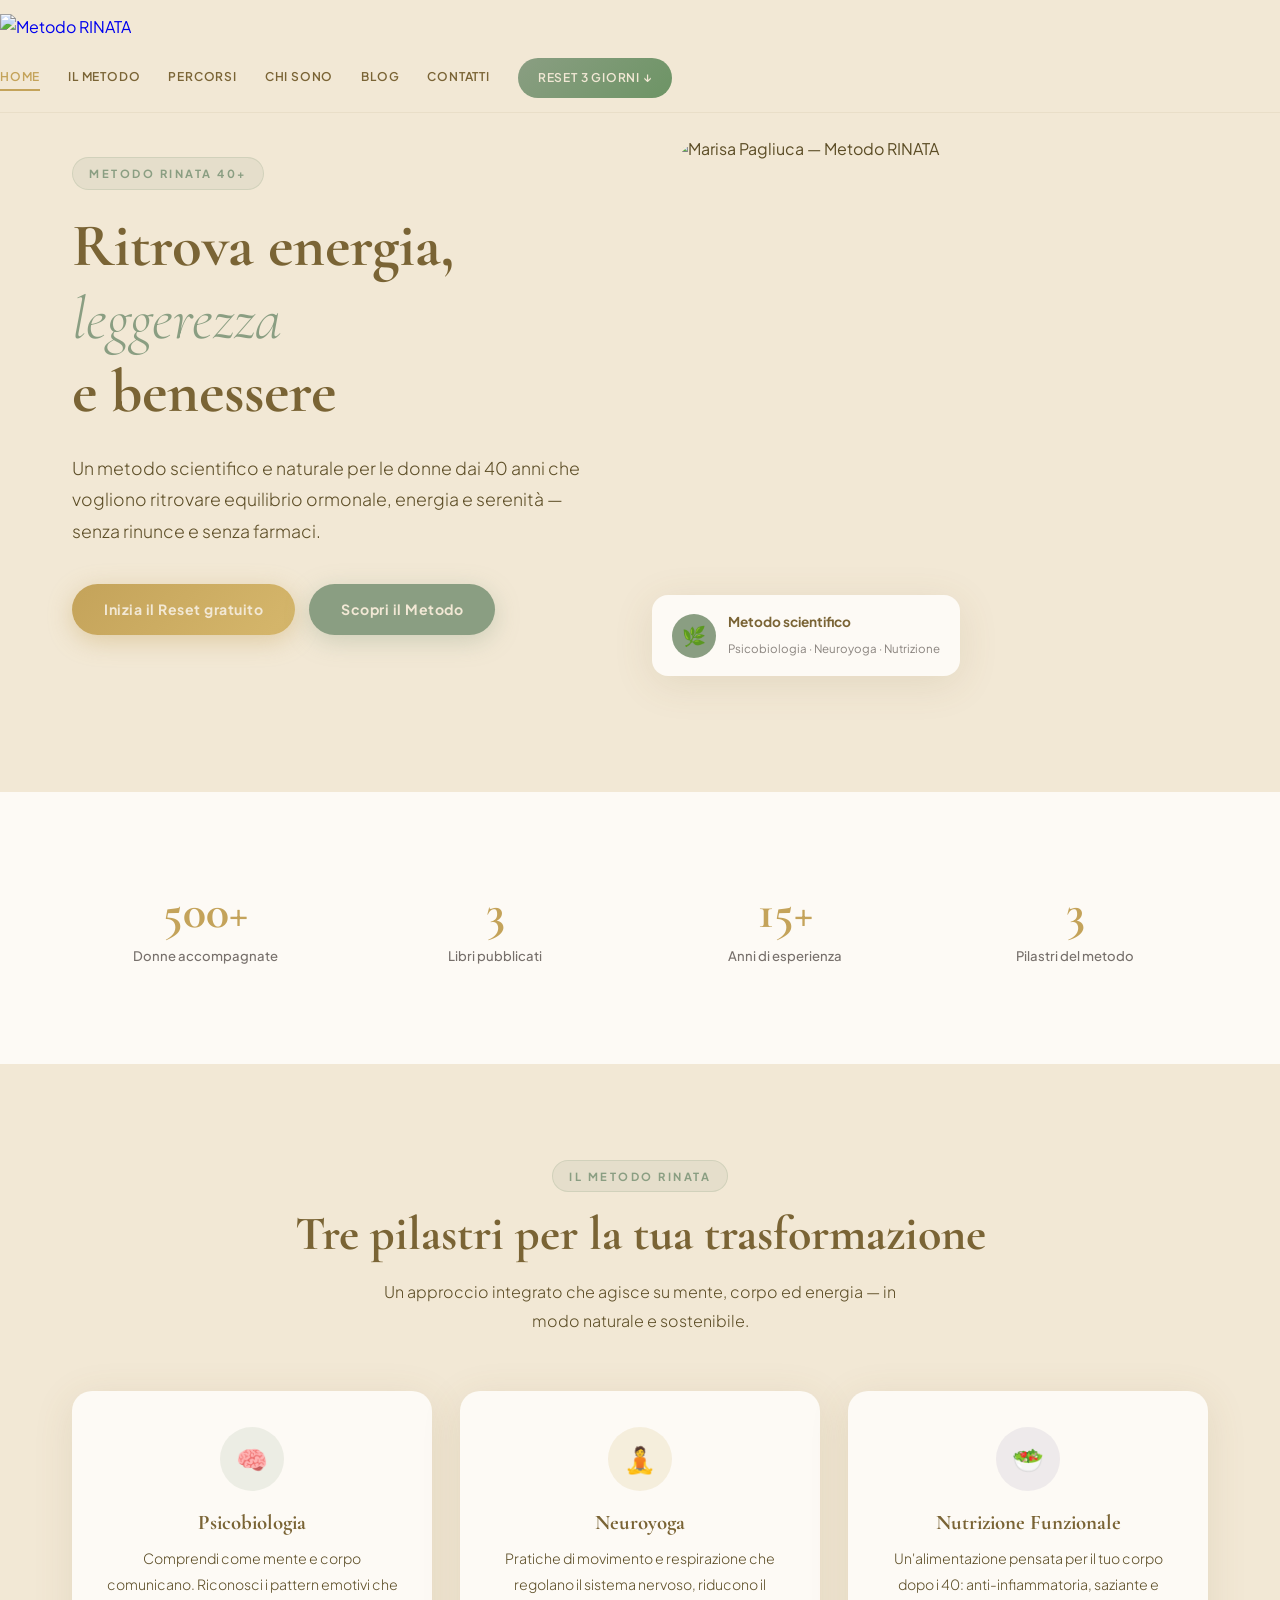
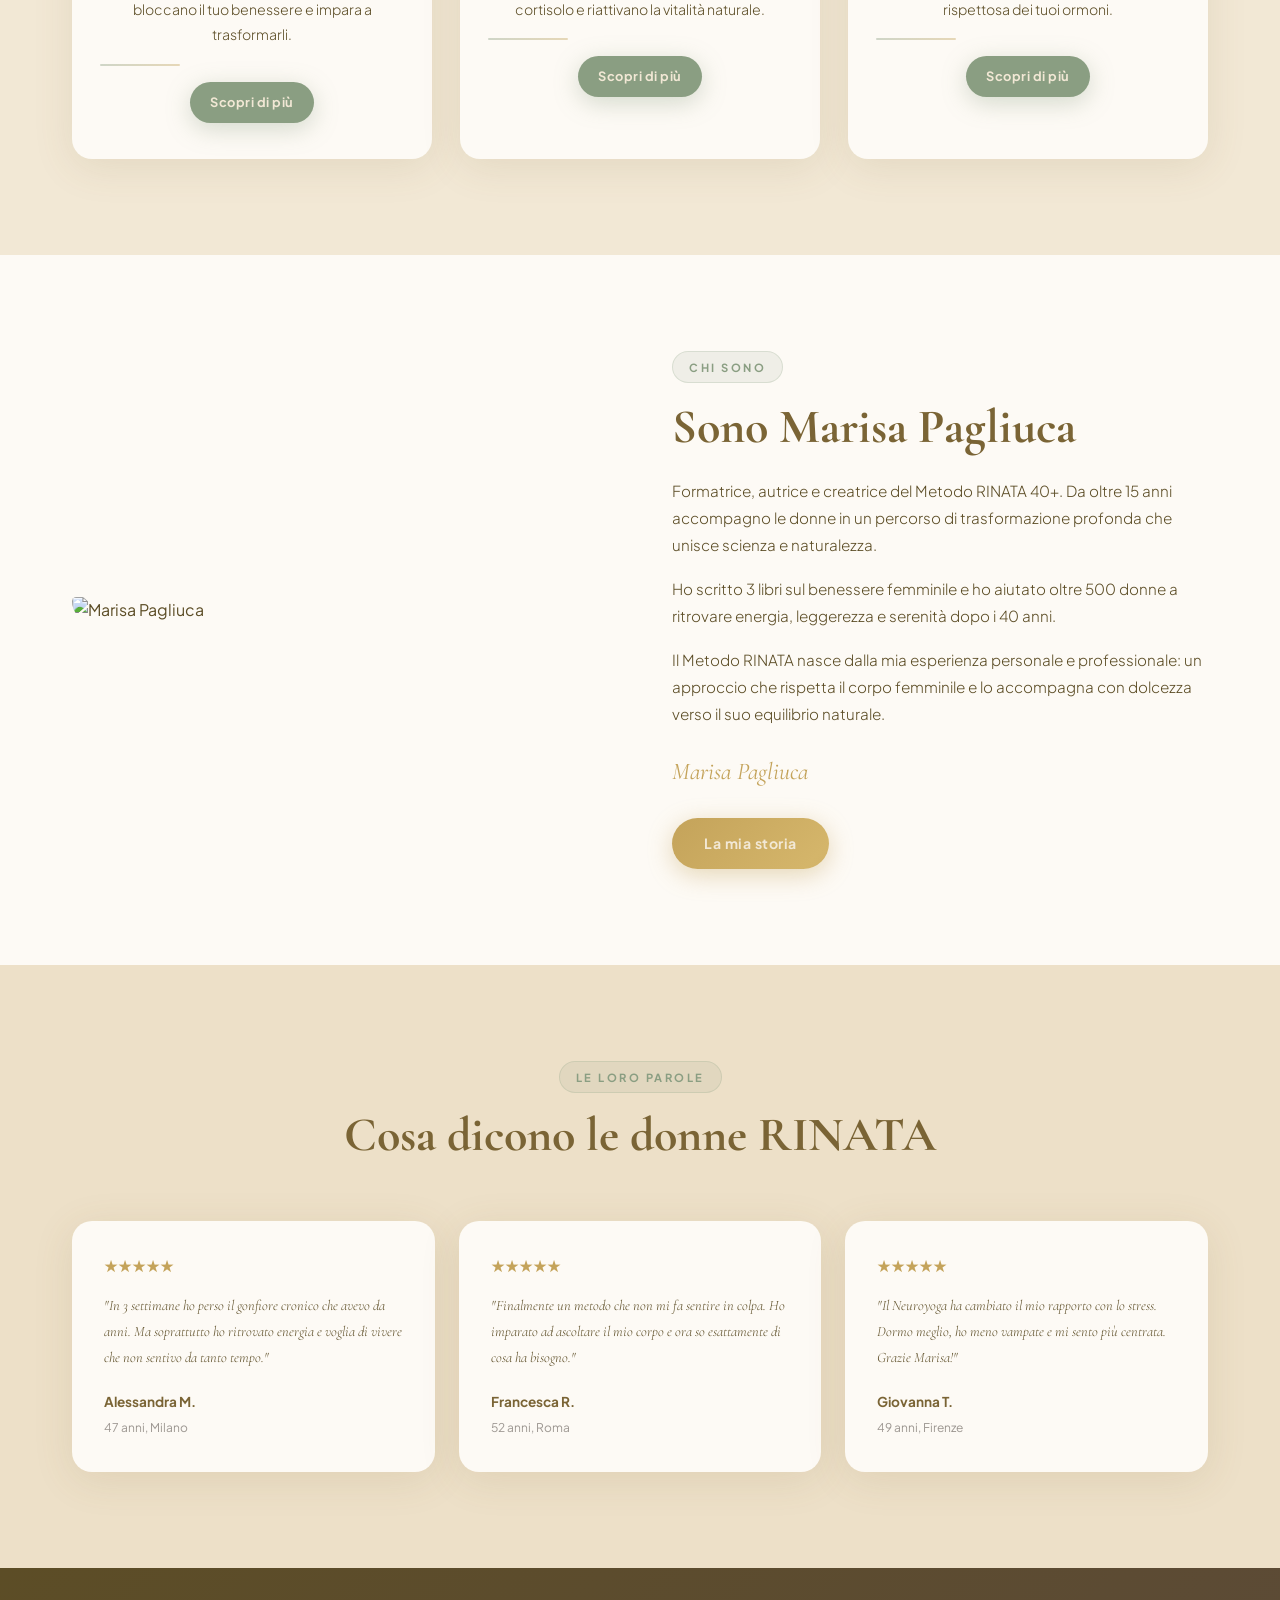
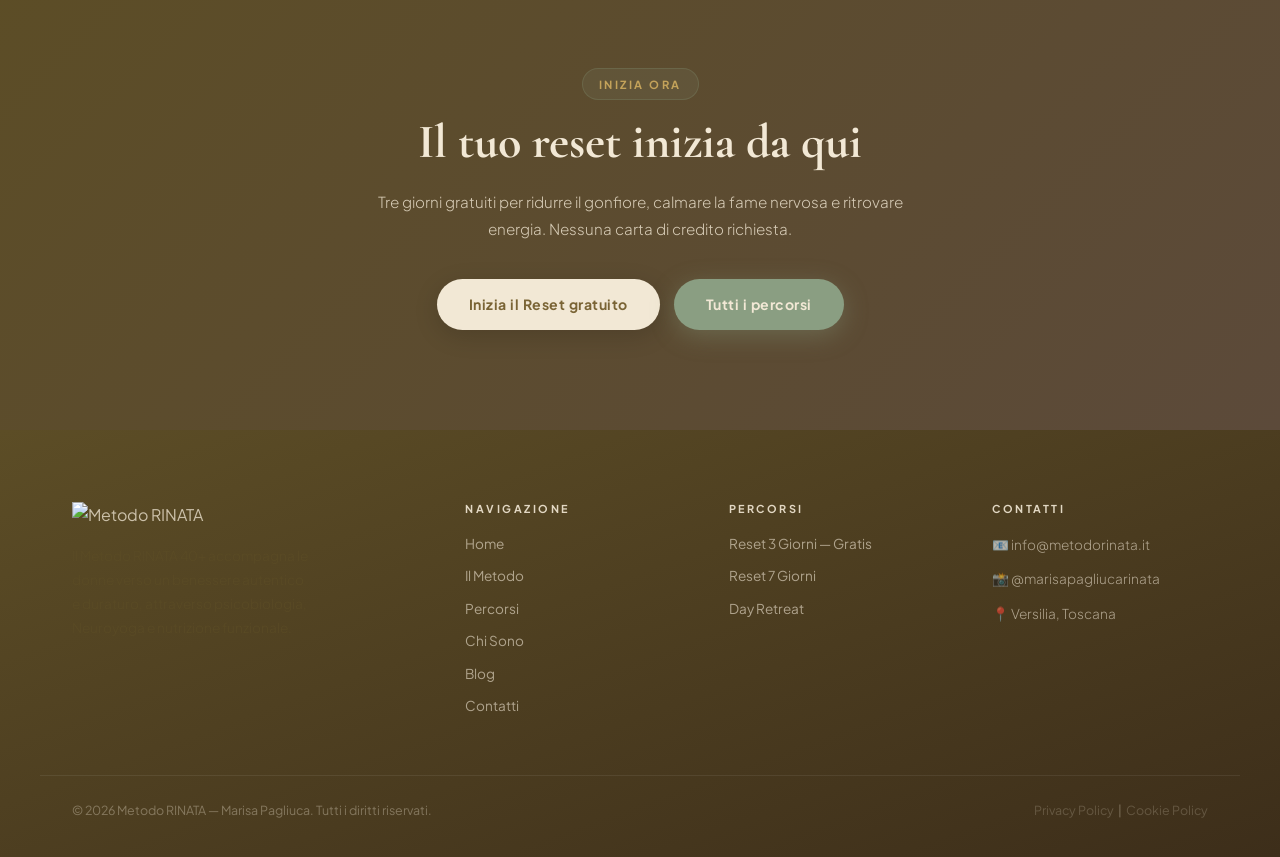
==== commit c5949ac0: "Rimuove bottone WhatsApp e aggiorna prezzo Reset 7 Giorni - Bottone WhatsApp float eliminato da tutt" ====
--- a/sito/index.html
+++ b/sito/index.html
@@ -421,13 +421,5 @@
 </footer>
 
 <script src="js/main.js"></script>
-
-  <!-- WhatsApp Float Button -->
-  <a href="https://wa.me/39INSERISCI_NUMERO?text=Ciao%20Marisa%2C%20ho%20visitato%20il%20tuo%20sito%20e%20vorrei%20saperne%20di%20pi%C3%B9%20sul%20Metodo%20RINATA." class="whatsapp-float" target="_blank" rel="noopener noreferrer" aria-label="Scrivimi su WhatsApp">
-    <svg viewBox="0 0 24 24" xmlns="http://www.w3.org/2000/svg">
-      <path d="M17.472 14.382c-.297-.149-1.758-.867-2.03-.967-.273-.099-.471-.148-.67.15-.197.297-.767.966-.94 1.164-.173.199-.347.223-.644.075-.297-.15-1.255-.463-2.39-1.475-.883-.788-1.48-1.761-1.653-2.059-.173-.297-.018-.458.13-.606.134-.133.298-.347.446-.52.149-.174.198-.298.298-.497.099-.198.05-.371-.025-.52-.075-.149-.669-1.612-.916-2.207-.242-.579-.487-.5-.669-.51-.173-.008-.371-.01-.57-.01-.198 0-.52.074-.792.372-.272.297-1.04 1.016-1.04 2.479 0 1.462 1.065 2.875 1.213 3.074.149.198 2.096 3.2 5.077 4.487.709.306 1.262.489 1.694.625.712.227 1.36.195 1.871.118.571-.085 1.758-.719 2.006-1.413.248-.694.248-1.289.173-1.413-.074-.124-.272-.198-.57-.347z"/>
-      <path d="M11.999 2C6.477 2 2 6.477 2 12c0 1.89.525 3.66 1.438 5.168L2.013 22l4.975-1.302A9.956 9.956 0 0011.999 22c5.523 0 10-4.477 10-10S17.522 2 11.999 2zm0 18a7.946 7.946 0 01-4.05-1.107l-.29-.173-3.012.789.804-2.936-.19-.302A7.952 7.952 0 014 12c0-4.411 3.589-8 8-8s8 3.589 8 8-3.589 8-8 8z"/>
-    </svg>
-  </a>
 </body>
 </html>
